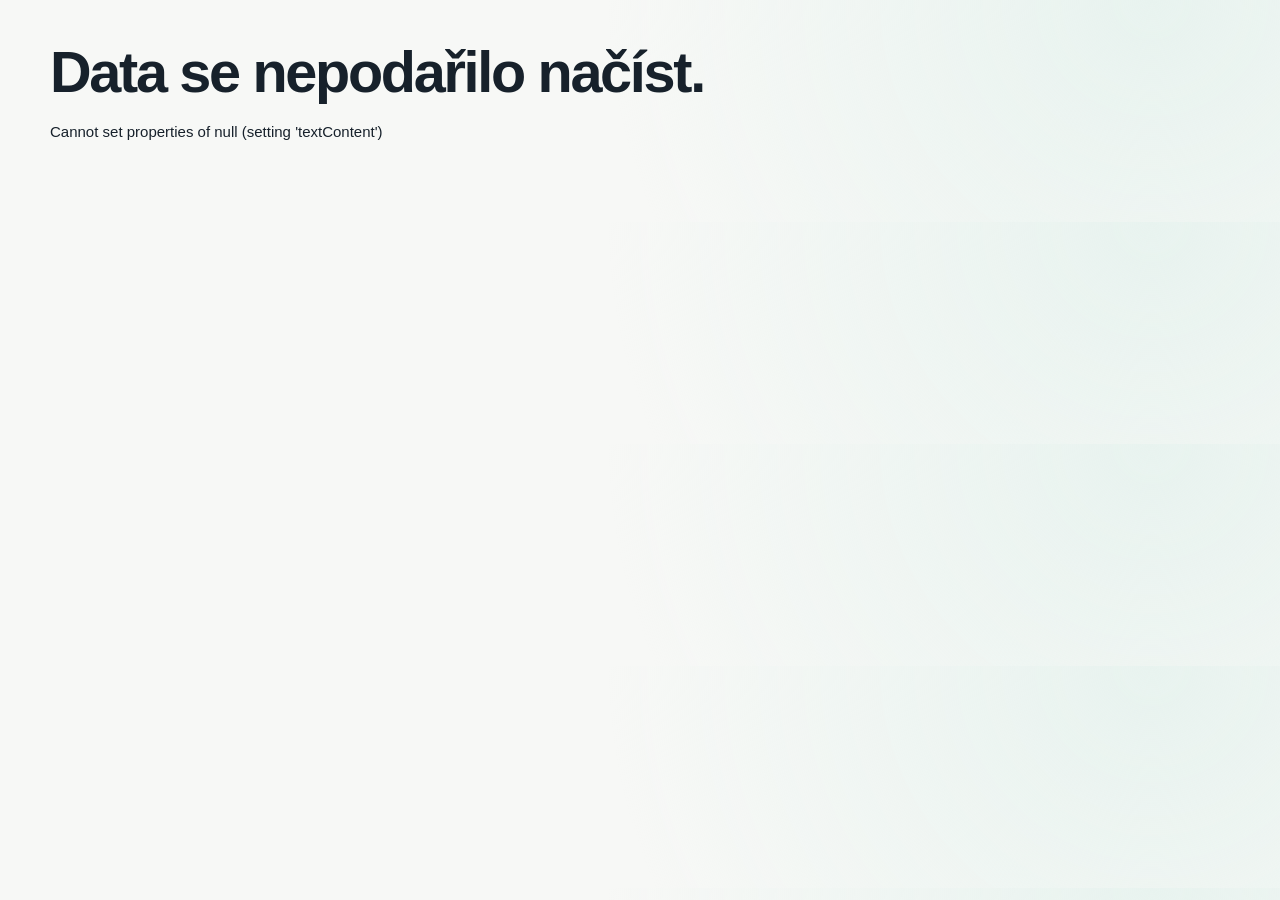
==== New Text Document.html @ 03d27a7f "Add CCNP switching quiz web app and Docker setup Introduce a complete static quiz application for CC" ====
<!doctype html>
<html lang="cs">
<head>
	<meta charset="utf-8">
	<meta name="viewport" content="width=device-width, initial-scale=1">
	<title>Network Switching Quiz</title>
	<link rel="stylesheet" href="styles.css">
</head>
<body>
	<main class="app-shell">
		<header class="topbar">
			<div><p class="eyebrow">CCNP ENCOR v9</p><h1>Network Switching Quiz</h1></div>
			<button id="restart-button" class="button button-quiet" type="button">Restart</button>
		</header>
		<section class="progress-panel" aria-label="Progress"><div class="progress-copy"><span id="stage-label">Blok 1 z 3</span><strong id="progress-label">0 / 20</strong></div><div class="progress-track"><span id="progress-bar"></span></div><div id="stage-tabs" class="stage-tabs"></div></section>
		<section class="settings-panel" aria-label="Nastavení"><strong>Nastavení běhu</strong><label><input id="random-questions" type="checkbox"> Náhodné otázky</label><label><input id="random-answers" type="checkbox"> Náhodné odpovědi</label><label><input id="only-wrong" type="checkbox"> Pouze chybné otázky</label><span id="save-status" class="save-status">Průběh se ukládá automaticky</span></section>
		<section id="quiz-view" class="quiz-layout"><div class="question-column"><div class="question-meta"><span id="question-number">Otázka 1</span><span id="question-type">Jedna správná odpověď</span></div><article class="question-card"><h2 id="question-text"></h2><div id="question-media"></div><form id="answer-form" class="answers"></form><div id="feedback" class="feedback" aria-live="polite"></div><div class="question-actions"><button id="check-button" class="button button-primary" type="button">Zkontrolovat</button><button id="skip-button" class="button button-outline" type="button">Nevím, zopakovat později</button></div></article></div><aside class="session-panel"><div class="session-heading"><span class="status-dot"></span><span>Aktuální běh</span></div><div class="stat-grid"><div><span>Správně</span><strong id="correct-count">0</strong></div><div><span>Opakovat</span><strong id="retry-count">0</strong></div></div><div class="rule-list"><p><span class="rule-mark rule-mark-green"></span>Správná odpověď pokračuje dál</p><p><span class="rule-mark rule-mark-amber"></span>Nejisté otázky se vrací</p></div><button id="overview-button" class="button button-outline button-full" type="button">Přehled otázek</button></aside></section>
		<section id="complete-view" class="complete-view" hidden><p class="eyebrow">Hotovo</p><h2>Blok je dokončený.</h2><p id="complete-summary"></p><div class="complete-actions"><button id="next-stage-button" class="button button-primary" type="button">Pokračovat na další blok</button><button id="retry-errors-button" class="button button-outline" type="button" hidden>Opakovat pouze chyby</button></div></section>
		<section id="overview-view" class="overview-view" hidden><div class="overview-header"><div><p class="eyebrow">Mapa běhu</p><h2>Přehled otázek</h2></div><button id="close-overview-button" class="button button-quiet" type="button">Zpět ke kvízu</button></div><div id="overview-grid" class="overview-grid"></div></section>
	</main>
	<script src="app.js"></script>
</body>
</html>
---- styles.css ----
﻿ .ordering-option{align-items:center;justify-content:space-between}.ordering-option select{min-width:92px;padding:8px;border:1px solid var(--line);border-radius:5px;background:#fff;color:var(--ink)}
 .settings-panel{display:flex;align-items:center;gap:16px;flex-wrap:wrap;margin:-18px 0 30px;padding:14px 18px;border:1px solid var(--line);background:rgba(255,255,255,.72);font-size:13px}.settings-panel label{display:flex;align-items:center;gap:7px;color:var(--muted);font-weight:600}.settings-panel input{accent-color:var(--green)}.save-status{margin-left:auto;color:var(--green);font-size:12px}.complete-actions{display:flex;gap:10px;flex-wrap:wrap}@media(max-width:760px){.settings-panel{align-items:flex-start;flex-direction:column;gap:10px}.save-status{margin-left:0}}
@import url('https://fonts.googleapis.com/css2?family=DM+Sans:wght@400;500;600;700&family=Space+Grotesk:wght@500;600;700&display=swap');
:root { --ink:#17212b; --muted:#65727d; --line:#d9e1e5; --paper:#f7f8f6; --card:#fff; --green:#197a5b; --green-soft:#e5f3ed; --amber:#a96712; --amber-soft:#fff1d8; --shadow:0 16px 45px rgba(23,33,43,.08); }
*{box-sizing:border-box} body{margin:0;color:var(--ink);background:radial-gradient(circle at 90% 0%,#e8f3ef 0,transparent 34rem),var(--paper);font:15px/1.55 'DM Sans',sans-serif}button{font:inherit;cursor:pointer}.app-shell{width:min(1180px,calc(100% - 40px));margin:0 auto;padding:40px 0 64px}.topbar,.progress-copy,.question-meta,.question-actions,.overview-header,.session-heading{display:flex;align-items:center;justify-content:space-between;gap:20px}.topbar{margin-bottom:38px}.eyebrow{margin:0 0 6px;color:var(--green);font-size:11px;font-weight:700;letter-spacing:.14em;text-transform:uppercase}h1,h2{font-family:'Space Grotesk',sans-serif;line-height:1.12}h1{margin:0;font-size:clamp(2rem,5vw,3.6rem);letter-spacing:-.04em}h2{margin:0;font-size:clamp(1.35rem,3vw,2rem)}.button{border:1px solid transparent;border-radius:7px;padding:11px 16px;font-weight:700;transition:transform .18s ease,box-shadow .18s ease,background .18s ease}.button:hover{transform:translateY(-1px)}.button-primary{color:#fff;background:var(--green);box-shadow:0 7px 16px rgba(25,122,91,.2)}.button-outline,.button-quiet{color:var(--ink);background:transparent;border-color:var(--line)}.button-quiet{border-color:transparent}.button-full{width:100%}.progress-panel{margin-bottom:34px;padding:18px 20px;border:1px solid var(--line);background:rgba(255,255,255,.72)}.progress-copy{margin-bottom:10px;font-weight:700}.progress-copy strong{color:var(--green)}.progress-track{height:7px;overflow:hidden;background:#e3e9e8}.progress-track span{display:block;width:0;height:100%;background:var(--green);transition:width .3s ease}.stage-tabs{display:grid;grid-template-columns:repeat(4,1fr);gap:8px;margin-top:16px}.stage-tab{border:0;padding:9px 10px;color:var(--muted);background:transparent;text-align:left;font-weight:700}.stage-tab.active{color:var(--green);background:var(--green-soft)}.quiz-layout{display:grid;grid-template-columns:minmax(0,1fr) 265px;gap:26px;align-items:start}.question-meta{margin-bottom:11px;color:var(--muted);font-size:13px;font-weight:700}.question-card,.session-panel,.complete-view,.overview-view{border:1px solid var(--line);background:var(--card);box-shadow:var(--shadow)}.question-card{padding:clamp(22px,4vw,44px)}.answers{display:grid;gap:11px;margin:28px 0}.answer-option{display:flex;gap:12px;align-items:flex-start;padding:15px;border:1px solid var(--line);border-radius:6px;transition:border .18s ease,background .18s ease}.answer-option:hover,.answer-option.selected{border-color:var(--green);background:#f2faf6}.answer-option input{margin-top:4px;accent-color:var(--green)}.answer-option.correct{border-color:var(--green);background:var(--green-soft)}.answer-option.incorrect{border-color:#c98637;background:var(--amber-soft)}.feedback{min-height:27px;margin-bottom:8px;font-weight:700}.feedback.success{color:var(--green)}.feedback.warning{color:var(--amber)}.explanation{margin:12px 0 18px;padding:15px;border-left:3px solid var(--green);background:var(--green-soft);white-space:pre-line}.question-actions{justify-content:flex-start;flex-wrap:wrap}.session-panel{padding:22px}.session-heading{justify-content:flex-start;font-weight:700}.status-dot{width:9px;height:9px;border-radius:50%;background:var(--green);box-shadow:0 0 0 5px var(--green-soft)}.stat-grid{display:grid;grid-template-columns:1fr 1fr;gap:10px;margin:25px 0}.stat-grid div{padding:14px;background:#f5f7f7}.stat-grid span{display:block;color:var(--muted);font-size:12px}.stat-grid strong{font:700 25px 'Space Grotesk'}.rule-list{margin:0 0 24px;padding:18px 0;border-top:1px solid var(--line);border-bottom:1px solid var(--line)}.rule-list p{display:flex;gap:9px;align-items:center;margin:8px 0;color:var(--muted);font-size:12px}.rule-mark{width:8px;height:8px;border-radius:50%}.rule-mark-green{background:var(--green)}.rule-mark-amber{background:#d89237}.complete-view,.overview-view{padding:clamp(26px,5vw,60px)}.complete-view h2{margin-bottom:12px}.complete-view p:not(.eyebrow){color:var(--muted);margin-bottom:25px}.overview-grid{display:grid;grid-template-columns:repeat(auto-fill,minmax(48px,1fr));gap:8px;margin-top:25px}.overview-item{border:1px solid var(--line);padding:10px 5px;background:#fff;text-align:center;font-weight:700}.overview-item.done{color:var(--green);background:var(--green-soft)}.overview-item.retry{color:var(--amber);background:var(--amber-soft)}#question-media img{display:block;max-width:100%;height:auto;margin:24px auto 0}.special-note{margin-top:24px;padding:15px;color:var(--muted);background:#f5f7f7}[hidden]{display:none!important}@media(max-width:760px){.app-shell{width:min(100% - 24px,680px);padding-top:24px}.topbar{align-items:flex-start}.quiz-layout{grid-template-columns:1fr}.session-panel{order:-1}.question-actions{align-items:stretch;flex-direction:column}.question-actions .button{width:100%}.question-card{padding:23px 18px}.stage-tab{font-size:12px}}
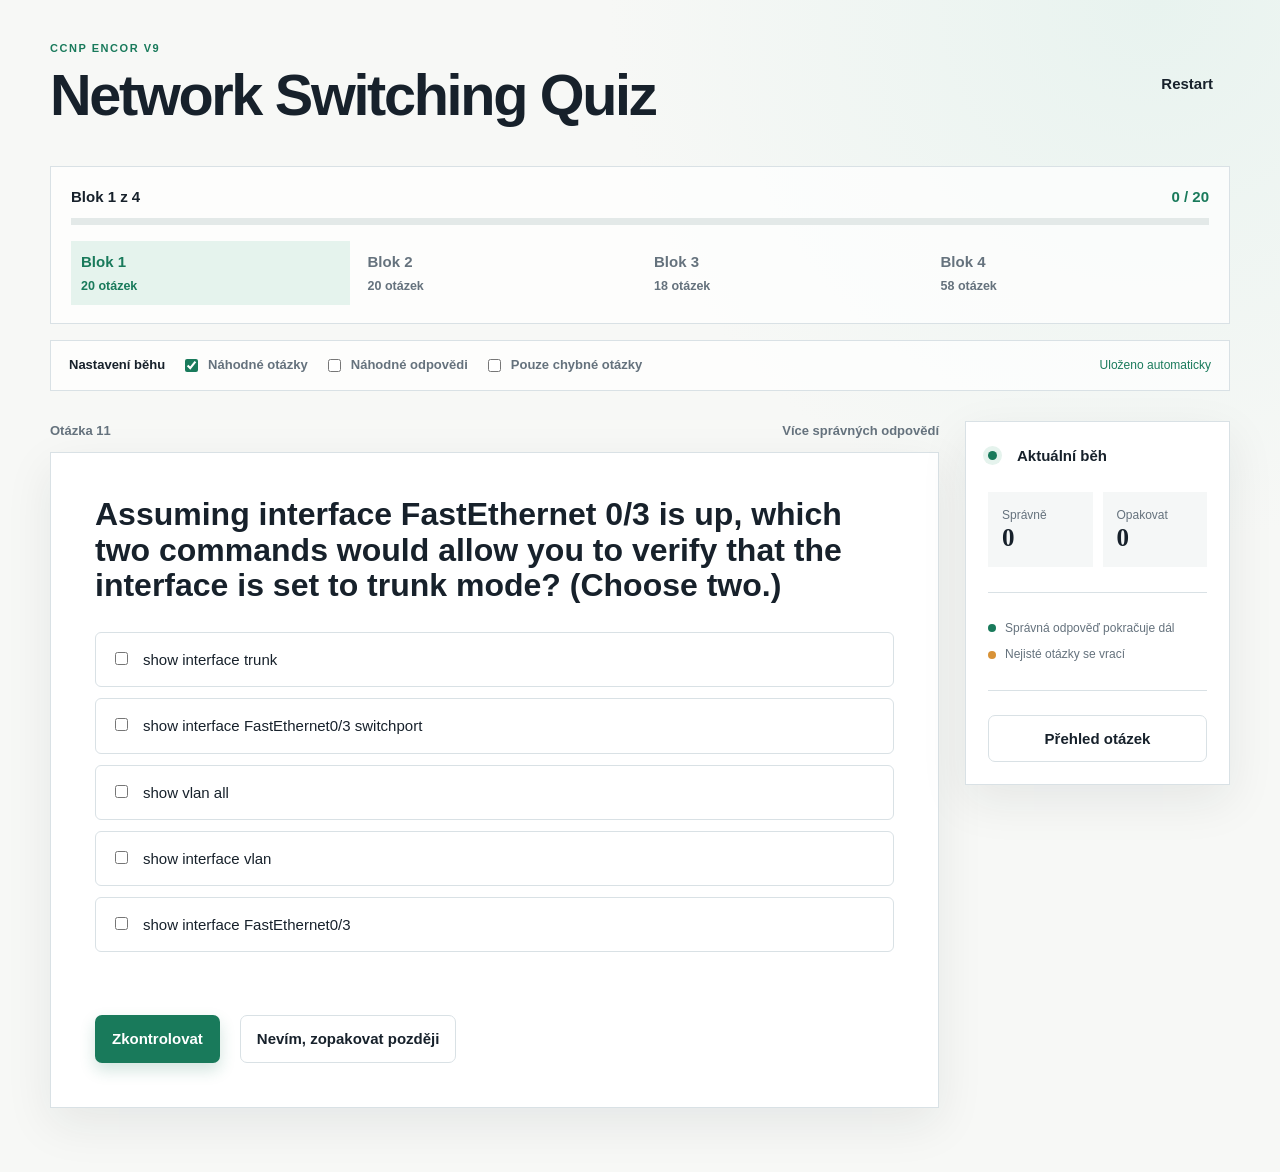
==== commit f1a79001: "Reformat quiz HTML and CSS for consistency Expanded `index.html`, `New Text Document.html`, and `sty" ====
--- a/New Text Document.html
+++ b/New Text Document.html
@@ -1,23 +1,140 @@
 <!doctype html>
 <html lang="cs">
 <head>
-	<meta charset="utf-8">
-	<meta name="viewport" content="width=device-width, initial-scale=1">
-	<title>Network Switching Quiz</title>
-	<link rel="stylesheet" href="styles.css">
+    <meta charset="utf-8">
+    <meta name="viewport" content="width=device-width, initial-scale=1">
+    <title>Network Switching Quiz</title>
+    <link rel="stylesheet" href="styles.css">
 </head>
 <body>
-	<main class="app-shell">
-		<header class="topbar">
-			<div><p class="eyebrow">CCNP ENCOR v9</p><h1>Network Switching Quiz</h1></div>
-			<button id="restart-button" class="button button-quiet" type="button">Restart</button>
-		</header>
-		<section class="progress-panel" aria-label="Progress"><div class="progress-copy"><span id="stage-label">Blok 1 z 3</span><strong id="progress-label">0 / 20</strong></div><div class="progress-track"><span id="progress-bar"></span></div><div id="stage-tabs" class="stage-tabs"></div></section>
-		<section class="settings-panel" aria-label="Nastavení"><strong>Nastavení běhu</strong><label><input id="random-questions" type="checkbox"> Náhodné otázky</label><label><input id="random-answers" type="checkbox"> Náhodné odpovědi</label><label><input id="only-wrong" type="checkbox"> Pouze chybné otázky</label><span id="save-status" class="save-status">Průběh se ukládá automaticky</span></section>
-		<section id="quiz-view" class="quiz-layout"><div class="question-column"><div class="question-meta"><span id="question-number">Otázka 1</span><span id="question-type">Jedna správná odpověď</span></div><article class="question-card"><h2 id="question-text"></h2><div id="question-media"></div><form id="answer-form" class="answers"></form><div id="feedback" class="feedback" aria-live="polite"></div><div class="question-actions"><button id="check-button" class="button button-primary" type="button">Zkontrolovat</button><button id="skip-button" class="button button-outline" type="button">Nevím, zopakovat později</button></div></article></div><aside class="session-panel"><div class="session-heading"><span class="status-dot"></span><span>Aktuální běh</span></div><div class="stat-grid"><div><span>Správně</span><strong id="correct-count">0</strong></div><div><span>Opakovat</span><strong id="retry-count">0</strong></div></div><div class="rule-list"><p><span class="rule-mark rule-mark-green"></span>Správná odpověď pokračuje dál</p><p><span class="rule-mark rule-mark-amber"></span>Nejisté otázky se vrací</p></div><button id="overview-button" class="button button-outline button-full" type="button">Přehled otázek</button></aside></section>
-		<section id="complete-view" class="complete-view" hidden><p class="eyebrow">Hotovo</p><h2>Blok je dokončený.</h2><p id="complete-summary"></p><div class="complete-actions"><button id="next-stage-button" class="button button-primary" type="button">Pokračovat na další blok</button><button id="retry-errors-button" class="button button-outline" type="button" hidden>Opakovat pouze chyby</button></div></section>
-		<section id="overview-view" class="overview-view" hidden><div class="overview-header"><div><p class="eyebrow">Mapa běhu</p><h2>Přehled otázek</h2></div><button id="close-overview-button" class="button button-quiet" type="button">Zpět ke kvízu</button></div><div id="overview-grid" class="overview-grid"></div></section>
-	</main>
-	<script src="app.js"></script>
+    <main class="app-shell">
+        <header class="topbar">
+            <div>
+                <p class="eyebrow">CCNP ENCOR v9</p>
+                <h1>Network Switching Quiz</h1>
+            </div>
+            <button id="restart-button" class="button button-quiet" type="button">
+                Restart
+            </button>
+        </header>
+
+        <section class="progress-panel" aria-label="Progress">
+            <div class="progress-copy">
+                <span id="stage-label">Blok 1 z 3</span>
+                <strong id="progress-label">0 / 20</strong>
+            </div>
+            <div class="progress-track">
+                <span id="progress-bar"></span>
+            </div>
+            <div id="stage-tabs" class="stage-tabs"></div>
+        </section>
+
+        <section class="settings-panel" aria-label="Nastavení">
+            <strong>Nastavení běhu</strong>
+            <label>
+                <input id="random-questions" type="checkbox">
+                Náhodné otázky
+            </label>
+            <label>
+                <input id="random-answers" type="checkbox">
+                Náhodné odpovědi
+            </label>
+            <label>
+                <input id="only-wrong" type="checkbox">
+                Pouze chybné otázky
+            </label>
+            <span id="save-status" class="save-status">
+                Průběh se ukládá automaticky
+            </span>
+        </section>
+
+        <section id="quiz-view" class="quiz-layout">
+            <div class="question-column">
+                <div class="question-meta">
+                    <span id="question-number">Otázka 1</span>
+                    <span id="question-type">Jedna správná odpověď</span>
+                </div>
+
+                <article class="question-card">
+                    <h2 id="question-text"></h2>
+                    <div id="question-media"></div>
+                    <form id="answer-form" class="answers"></form>
+                    <div id="feedback" class="feedback" aria-live="polite"></div>
+                    <div id="explanation" class="explanation" aria-live="polite" hidden></div>
+
+                    <div class="question-actions">
+                        <button id="check-button" class="button button-primary" type="button">
+                            Zkontrolovat
+                        </button>
+                        <button id="skip-button" class="button button-outline" type="button">
+                            Nevím, zopakovat později
+                        </button>
+                    </div>
+                </article>
+            </div>
+
+            <aside class="session-panel">
+                <div class="session-heading">
+                    <span class="status-dot"></span>
+                    <span>Aktuální běh</span>
+                </div>
+
+                <div class="stat-grid">
+                    <div>
+                        <span>Správně</span>
+                        <strong id="correct-count">0</strong>
+                    </div>
+                    <div>
+                        <span>Opakovat</span>
+                        <strong id="retry-count">0</strong>
+                    </div>
+                </div>
+
+                <div class="rule-list">
+                    <p>
+                        <span class="rule-mark rule-mark-green"></span>
+                        Správná odpověď pokračuje dál
+                    </p>
+                    <p>
+                        <span class="rule-mark rule-mark-amber"></span>
+                        Nejisté otázky se vrací
+                    </p>
+                </div>
+
+                <button id="overview-button" class="button button-outline button-full" type="button">
+                    Přehled otázek
+                </button>
+            </aside>
+        </section>
+
+        <section id="complete-view" class="complete-view" hidden>
+            <p class="eyebrow">Hotovo</p>
+            <h2>Blok je dokončený.</h2>
+            <p id="complete-summary"></p>
+            <div class="complete-actions">
+                <button id="next-stage-button" class="button button-primary" type="button">
+                    Pokračovat na další blok
+                </button>
+                <button id="retry-errors-button" class="button button-outline" type="button" hidden>
+                    Opakovat pouze chyby
+                </button>
+            </div>
+        </section>
+
+        <section id="overview-view" class="overview-view" hidden>
+            <div class="overview-header">
+                <div>
+                    <p class="eyebrow">Mapa běhu</p>
+                    <h2>Přehled otázek</h2>
+                </div>
+                <button id="close-overview-button" class="button button-quiet" type="button">
+                    Zpět ke kvízu
+                </button>
+            </div>
+            <div id="overview-grid" class="overview-grid"></div>
+        </section>
+    </main>
+
+    <script src="app.js"></script>
 </body>
 </html>
--- a/styles.css
+++ b/styles.css
@@ -1,5 +1,482 @@
-﻿ .ordering-option{align-items:center;justify-content:space-between}.ordering-option select{min-width:92px;padding:8px;border:1px solid var(--line);border-radius:5px;background:#fff;color:var(--ink)}
- .settings-panel{display:flex;align-items:center;gap:16px;flex-wrap:wrap;margin:-18px 0 30px;padding:14px 18px;border:1px solid var(--line);background:rgba(255,255,255,.72);font-size:13px}.settings-panel label{display:flex;align-items:center;gap:7px;color:var(--muted);font-weight:600}.settings-panel input{accent-color:var(--green)}.save-status{margin-left:auto;color:var(--green);font-size:12px}.complete-actions{display:flex;gap:10px;flex-wrap:wrap}@media(max-width:760px){.settings-panel{align-items:flex-start;flex-direction:column;gap:10px}.save-status{margin-left:0}}
 @import url('https://fonts.googleapis.com/css2?family=DM+Sans:wght@400;500;600;700&family=Space+Grotesk:wght@500;600;700&display=swap');
-:root { --ink:#17212b; --muted:#65727d; --line:#d9e1e5; --paper:#f7f8f6; --card:#fff; --green:#197a5b; --green-soft:#e5f3ed; --amber:#a96712; --amber-soft:#fff1d8; --shadow:0 16px 45px rgba(23,33,43,.08); }
-*{box-sizing:border-box} body{margin:0;color:var(--ink);background:radial-gradient(circle at 90% 0%,#e8f3ef 0,transparent 34rem),var(--paper);font:15px/1.55 'DM Sans',sans-serif}button{font:inherit;cursor:pointer}.app-shell{width:min(1180px,calc(100% - 40px));margin:0 auto;padding:40px 0 64px}.topbar,.progress-copy,.question-meta,.question-actions,.overview-header,.session-heading{display:flex;align-items:center;justify-content:space-between;gap:20px}.topbar{margin-bottom:38px}.eyebrow{margin:0 0 6px;color:var(--green);font-size:11px;font-weight:700;letter-spacing:.14em;text-transform:uppercase}h1,h2{font-family:'Space Grotesk',sans-serif;line-height:1.12}h1{margin:0;font-size:clamp(2rem,5vw,3.6rem);letter-spacing:-.04em}h2{margin:0;font-size:clamp(1.35rem,3vw,2rem)}.button{border:1px solid transparent;border-radius:7px;padding:11px 16px;font-weight:700;transition:transform .18s ease,box-shadow .18s ease,background .18s ease}.button:hover{transform:translateY(-1px)}.button-primary{color:#fff;background:var(--green);box-shadow:0 7px 16px rgba(25,122,91,.2)}.button-outline,.button-quiet{color:var(--ink);background:transparent;border-color:var(--line)}.button-quiet{border-color:transparent}.button-full{width:100%}.progress-panel{margin-bottom:34px;padding:18px 20px;border:1px solid var(--line);background:rgba(255,255,255,.72)}.progress-copy{margin-bottom:10px;font-weight:700}.progress-copy strong{color:var(--green)}.progress-track{height:7px;overflow:hidden;background:#e3e9e8}.progress-track span{display:block;width:0;height:100%;background:var(--green);transition:width .3s ease}.stage-tabs{display:grid;grid-template-columns:repeat(4,1fr);gap:8px;margin-top:16px}.stage-tab{border:0;padding:9px 10px;color:var(--muted);background:transparent;text-align:left;font-weight:700}.stage-tab.active{color:var(--green);background:var(--green-soft)}.quiz-layout{display:grid;grid-template-columns:minmax(0,1fr) 265px;gap:26px;align-items:start}.question-meta{margin-bottom:11px;color:var(--muted);font-size:13px;font-weight:700}.question-card,.session-panel,.complete-view,.overview-view{border:1px solid var(--line);background:var(--card);box-shadow:var(--shadow)}.question-card{padding:clamp(22px,4vw,44px)}.answers{display:grid;gap:11px;margin:28px 0}.answer-option{display:flex;gap:12px;align-items:flex-start;padding:15px;border:1px solid var(--line);border-radius:6px;transition:border .18s ease,background .18s ease}.answer-option:hover,.answer-option.selected{border-color:var(--green);background:#f2faf6}.answer-option input{margin-top:4px;accent-color:var(--green)}.answer-option.correct{border-color:var(--green);background:var(--green-soft)}.answer-option.incorrect{border-color:#c98637;background:var(--amber-soft)}.feedback{min-height:27px;margin-bottom:8px;font-weight:700}.feedback.success{color:var(--green)}.feedback.warning{color:var(--amber)}.explanation{margin:12px 0 18px;padding:15px;border-left:3px solid var(--green);background:var(--green-soft);white-space:pre-line}.question-actions{justify-content:flex-start;flex-wrap:wrap}.session-panel{padding:22px}.session-heading{justify-content:flex-start;font-weight:700}.status-dot{width:9px;height:9px;border-radius:50%;background:var(--green);box-shadow:0 0 0 5px var(--green-soft)}.stat-grid{display:grid;grid-template-columns:1fr 1fr;gap:10px;margin:25px 0}.stat-grid div{padding:14px;background:#f5f7f7}.stat-grid span{display:block;color:var(--muted);font-size:12px}.stat-grid strong{font:700 25px 'Space Grotesk'}.rule-list{margin:0 0 24px;padding:18px 0;border-top:1px solid var(--line);border-bottom:1px solid var(--line)}.rule-list p{display:flex;gap:9px;align-items:center;margin:8px 0;color:var(--muted);font-size:12px}.rule-mark{width:8px;height:8px;border-radius:50%}.rule-mark-green{background:var(--green)}.rule-mark-amber{background:#d89237}.complete-view,.overview-view{padding:clamp(26px,5vw,60px)}.complete-view h2{margin-bottom:12px}.complete-view p:not(.eyebrow){color:var(--muted);margin-bottom:25px}.overview-grid{display:grid;grid-template-columns:repeat(auto-fill,minmax(48px,1fr));gap:8px;margin-top:25px}.overview-item{border:1px solid var(--line);padding:10px 5px;background:#fff;text-align:center;font-weight:700}.overview-item.done{color:var(--green);background:var(--green-soft)}.overview-item.retry{color:var(--amber);background:var(--amber-soft)}#question-media img{display:block;max-width:100%;height:auto;margin:24px auto 0}.special-note{margin-top:24px;padding:15px;color:var(--muted);background:#f5f7f7}[hidden]{display:none!important}@media(max-width:760px){.app-shell{width:min(100% - 24px,680px);padding-top:24px}.topbar{align-items:flex-start}.quiz-layout{grid-template-columns:1fr}.session-panel{order:-1}.question-actions{align-items:stretch;flex-direction:column}.question-actions .button{width:100%}.question-card{padding:23px 18px}.stage-tab{font-size:12px}}
+
+:root {
+    --ink: #17212b;
+    --muted: #65727d;
+    --line: #d9e1e5;
+    --paper: #f7f8f6;
+    --card: #fff;
+    --green: #197a5b;
+    --green-soft: #e5f3ed;
+    --amber: #a96712;
+    --amber-soft: #fff1d8;
+    --shadow: 0 16px 45px rgba(23, 33, 43, 0.08);
+}
+
+* {
+    box-sizing: border-box;
+}
+
+body {
+    margin: 0;
+    color: var(--ink);
+    background:
+        radial-gradient(circle at 90% 0%, #e8f3ef 0, transparent 34rem),
+        var(--paper);
+    font: 15px/1.55 'DM Sans', sans-serif;
+}
+
+button {
+    font: inherit;
+    cursor: pointer;
+}
+
+.app-shell {
+    width: min(1180px, calc(100% - 40px));
+    margin: 0 auto;
+    padding: 40px 0 64px;
+}
+
+.topbar,
+.progress-copy,
+.question-meta,
+.question-actions,
+.overview-header,
+.session-heading {
+    display: flex;
+    align-items: center;
+    justify-content: space-between;
+    gap: 20px;
+}
+
+.topbar {
+    margin-bottom: 38px;
+}
+
+.eyebrow {
+    margin: 0 0 6px;
+    color: var(--green);
+    font-size: 11px;
+    font-weight: 700;
+    letter-spacing: 0.14em;
+    text-transform: uppercase;
+}
+
+h1,
+h2 {
+    font-family: 'Space Grotesk', sans-serif;
+    line-height: 1.12;
+}
+
+h1 {
+    margin: 0;
+    font-size: clamp(2rem, 5vw, 3.6rem);
+    letter-spacing: -0.04em;
+}
+
+h2 {
+    margin: 0;
+    font-size: clamp(1.35rem, 3vw, 2rem);
+}
+
+.button {
+    border: 1px solid transparent;
+    border-radius: 7px;
+    padding: 11px 16px;
+    font-weight: 700;
+    transition:
+        transform 0.18s ease,
+        box-shadow 0.18s ease,
+        background 0.18s ease;
+}
+
+.button:hover {
+    transform: translateY(-1px);
+}
+
+.button-primary {
+    color: #fff;
+    background: var(--green);
+    box-shadow: 0 7px 16px rgba(25, 122, 91, 0.2);
+}
+
+.button-outline,
+.button-quiet {
+    color: var(--ink);
+    background: transparent;
+    border-color: var(--line);
+}
+
+.button-quiet {
+    border-color: transparent;
+}
+
+.button-full {
+    width: 100%;
+}
+
+.progress-panel {
+    margin-bottom: 34px;
+    padding: 18px 20px;
+    border: 1px solid var(--line);
+    background: rgba(255, 255, 255, 0.72);
+}
+
+.progress-copy {
+    margin-bottom: 10px;
+    font-weight: 700;
+}
+
+.progress-copy strong {
+    color: var(--green);
+}
+
+.progress-track {
+    height: 7px;
+    overflow: hidden;
+    background: #e3e9e8;
+}
+
+.progress-track span {
+    display: block;
+    width: 0;
+    height: 100%;
+    background: var(--green);
+    transition: width 0.3s ease;
+}
+
+.stage-tabs {
+    display: grid;
+    grid-template-columns: repeat(4, 1fr);
+    gap: 8px;
+    margin-top: 16px;
+}
+
+.stage-tab {
+    border: 0;
+    padding: 9px 10px;
+    color: var(--muted);
+    background: transparent;
+    text-align: left;
+    font-weight: 700;
+}
+
+.stage-tab.active {
+    color: var(--green);
+    background: var(--green-soft);
+}
+
+.quiz-layout {
+    display: grid;
+    grid-template-columns: minmax(0, 1fr) 265px;
+    gap: 26px;
+    align-items: start;
+}
+
+.question-meta {
+    margin-bottom: 11px;
+    color: var(--muted);
+    font-size: 13px;
+    font-weight: 700;
+}
+
+.question-card,
+.session-panel,
+.complete-view,
+.overview-view {
+    border: 1px solid var(--line);
+    background: var(--card);
+    box-shadow: var(--shadow);
+}
+
+.question-card {
+    padding: clamp(22px, 4vw, 44px);
+}
+
+.answers {
+    display: grid;
+    gap: 11px;
+    margin: 28px 0;
+}
+
+.answer-option {
+    display: flex;
+    gap: 12px;
+    align-items: flex-start;
+    padding: 15px;
+    border: 1px solid var(--line);
+    border-radius: 6px;
+    transition:
+        border 0.18s ease,
+        background 0.18s ease;
+}
+
+.answer-option:hover,
+.answer-option.selected {
+    border-color: var(--green);
+    background: #f2faf6;
+}
+
+.answer-option input {
+    margin-top: 4px;
+    accent-color: var(--green);
+}
+
+.answer-option.correct {
+    border-color: var(--green);
+    background: var(--green-soft);
+}
+
+.answer-option.incorrect {
+    border-color: #c98637;
+    background: var(--amber-soft);
+}
+
+.feedback {
+    min-height: 27px;
+    margin-bottom: 8px;
+    font-weight: 700;
+}
+
+.feedback.success {
+    color: var(--green);
+}
+
+.feedback.warning {
+    color: var(--amber);
+}
+
+.explanation {
+    margin: 12px 0 18px;
+    padding: 15px;
+    border-left: 3px solid var(--green);
+    background: var(--green-soft);
+    white-space: pre-line;
+}
+
+.question-actions {
+    justify-content: flex-start;
+    flex-wrap: wrap;
+}
+
+.session-panel {
+    padding: 22px;
+}
+
+.session-heading {
+    justify-content: flex-start;
+    font-weight: 700;
+}
+
+.status-dot {
+    width: 9px;
+    height: 9px;
+    border-radius: 50%;
+    background: var(--green);
+    box-shadow: 0 0 0 5px var(--green-soft);
+}
+
+.stat-grid {
+    display: grid;
+    grid-template-columns: 1fr 1fr;
+    gap: 10px;
+    margin: 25px 0;
+}
+
+.stat-grid div {
+    padding: 14px;
+    background: #f5f7f7;
+}
+
+.stat-grid span {
+    display: block;
+    color: var(--muted);
+    font-size: 12px;
+}
+
+.stat-grid strong {
+    font: 700 25px 'Space Grotesk';
+}
+
+.rule-list {
+    margin: 0 0 24px;
+    padding: 18px 0;
+    border-top: 1px solid var(--line);
+    border-bottom: 1px solid var(--line);
+}
+
+.rule-list p {
+    display: flex;
+    gap: 9px;
+    align-items: center;
+    margin: 8px 0;
+    color: var(--muted);
+    font-size: 12px;
+}
+
+.rule-mark {
+    width: 8px;
+    height: 8px;
+    border-radius: 50%;
+}
+
+.rule-mark-green {
+    background: var(--green);
+}
+
+.rule-mark-amber {
+    background: #d89237;
+}
+
+.complete-view,
+.overview-view {
+    padding: clamp(26px, 5vw, 60px);
+}
+
+.complete-view h2 {
+    margin-bottom: 12px;
+}
+
+.complete-view p:not(.eyebrow) {
+    margin-bottom: 25px;
+    color: var(--muted);
+}
+
+.ordering-option {
+    align-items: center;
+    justify-content: space-between;
+}
+
+.ordering-option select {
+    min-width: 92px;
+    padding: 8px;
+    border: 1px solid var(--line);
+    border-radius: 5px;
+    color: var(--ink);
+    background: #fff;
+}
+
+.settings-panel {
+    display: flex;
+    align-items: center;
+    gap: 16px;
+    flex-wrap: wrap;
+    margin: -18px 0 30px;
+    padding: 14px 18px;
+    border: 1px solid var(--line);
+    background: rgba(255, 255, 255, 0.72);
+    font-size: 13px;
+}
+
+.settings-panel label {
+    display: flex;
+    align-items: center;
+    gap: 7px;
+    color: var(--muted);
+    font-weight: 600;
+}
+
+.settings-panel input {
+    accent-color: var(--green);
+}
+
+.save-status {
+    margin-left: auto;
+    color: var(--green);
+    font-size: 12px;
+}
+
+.complete-actions {
+    display: flex;
+    gap: 10px;
+    flex-wrap: wrap;
+}
+
+.overview-grid {
+    display: grid;
+    grid-template-columns: repeat(auto-fill, minmax(48px, 1fr));
+    gap: 8px;
+    margin-top: 25px;
+}
+
+.overview-item {
+    padding: 10px 5px;
+    border: 1px solid var(--line);
+    background: #fff;
+    text-align: center;
+    font-weight: 700;
+}
+
+.overview-item.done {
+    color: var(--green);
+    background: var(--green-soft);
+}
+
+.overview-item.retry {
+    color: var(--amber);
+    background: var(--amber-soft);
+}
+
+#question-media img {
+    display: block;
+    max-width: 100%;
+    height: auto;
+    margin: 24px auto 0;
+}
+
+.special-note {
+    margin-top: 24px;
+    padding: 15px;
+    color: var(--muted);
+    background: #f5f7f7;
+}
+
+[hidden] {
+    display: none !important;
+}
+
+@media (max-width: 760px) {
+    .app-shell {
+        width: min(100% - 24px, 680px);
+        padding-top: 24px;
+    }
+
+    .topbar {
+        align-items: flex-start;
+    }
+
+    .quiz-layout {
+        grid-template-columns: 1fr;
+    }
+
+    .session-panel {
+        order: -1;
+    }
+
+    .question-actions {
+        align-items: stretch;
+        flex-direction: column;
+    }
+
+    .question-actions .button {
+        width: 100%;
+    }
+
+    .question-card {
+        padding: 23px 18px;
+    }
+
+    .stage-tab {
+        font-size: 12px;
+    }
+
+    .settings-panel {
+        align-items: flex-start;
+        flex-direction: column;
+        gap: 10px;
+    }
+
+    .save-status {
+        margin-left: 0;
+    }
+}
